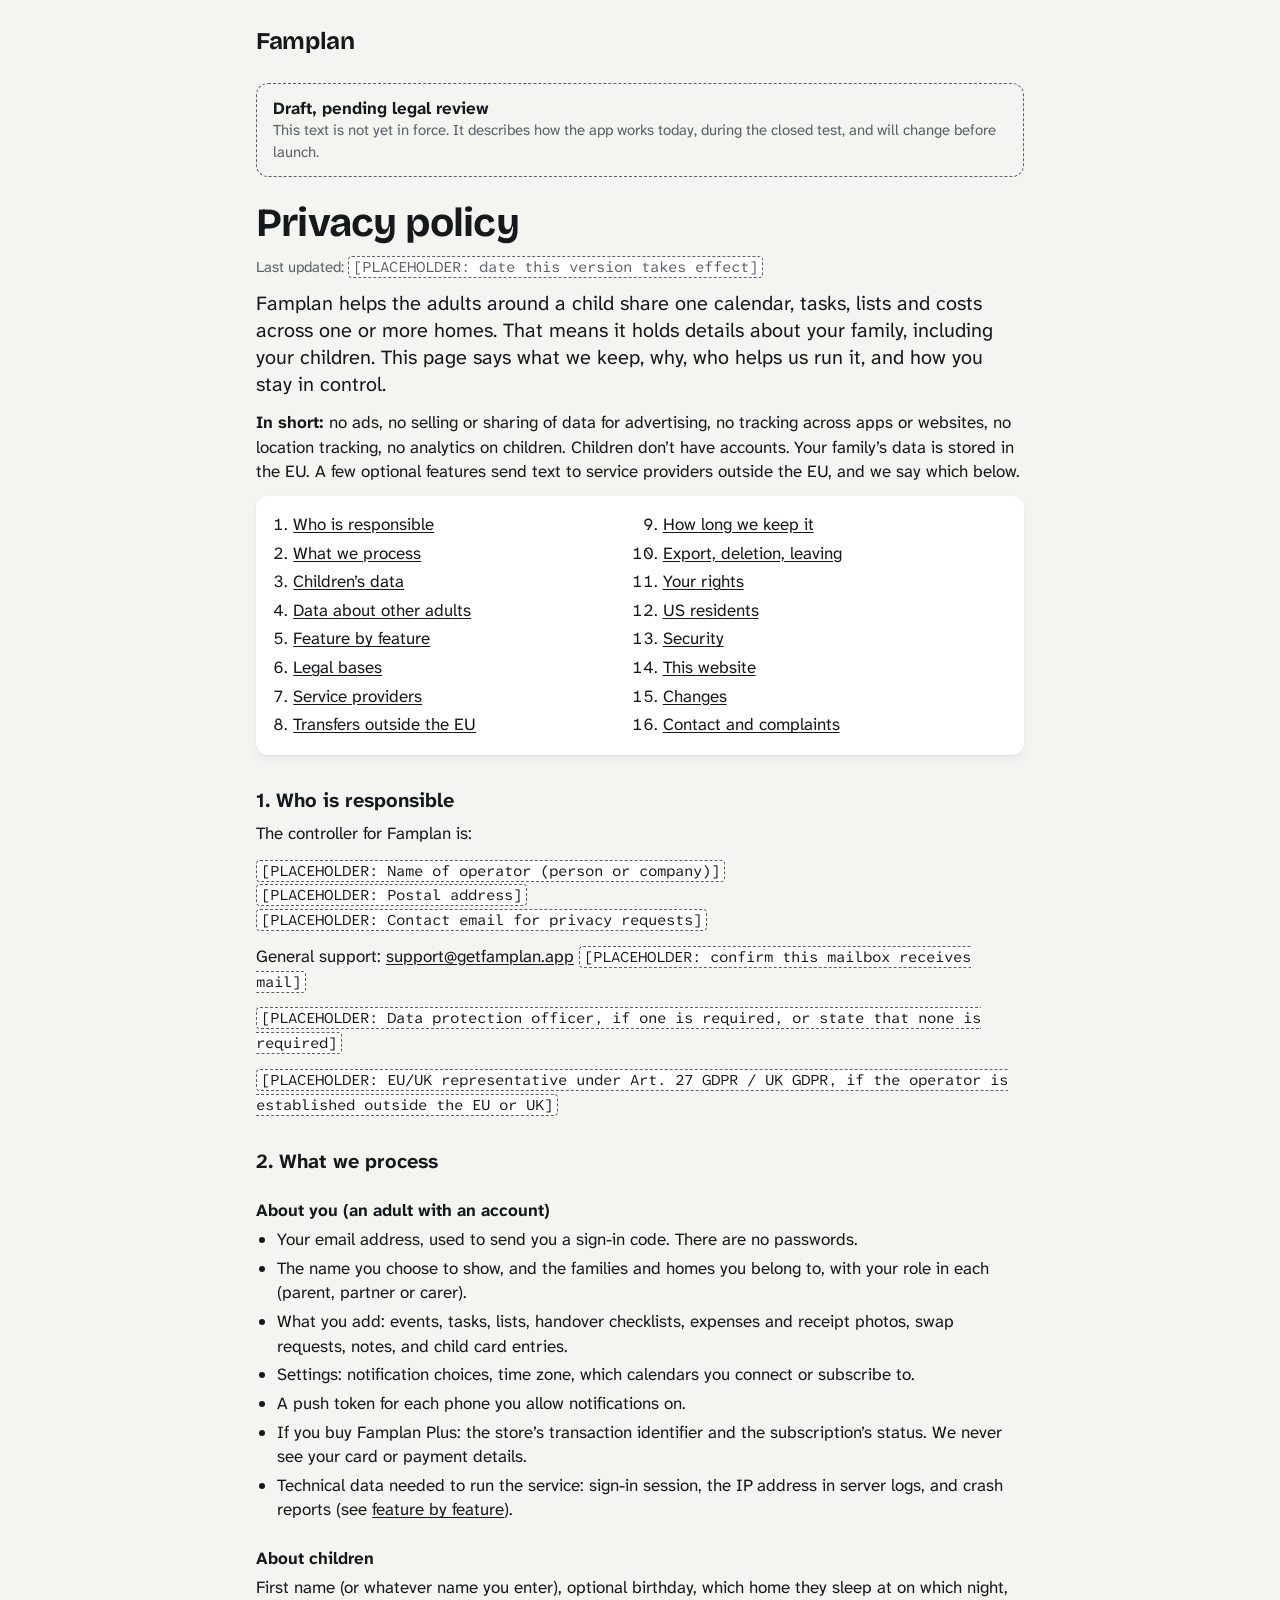
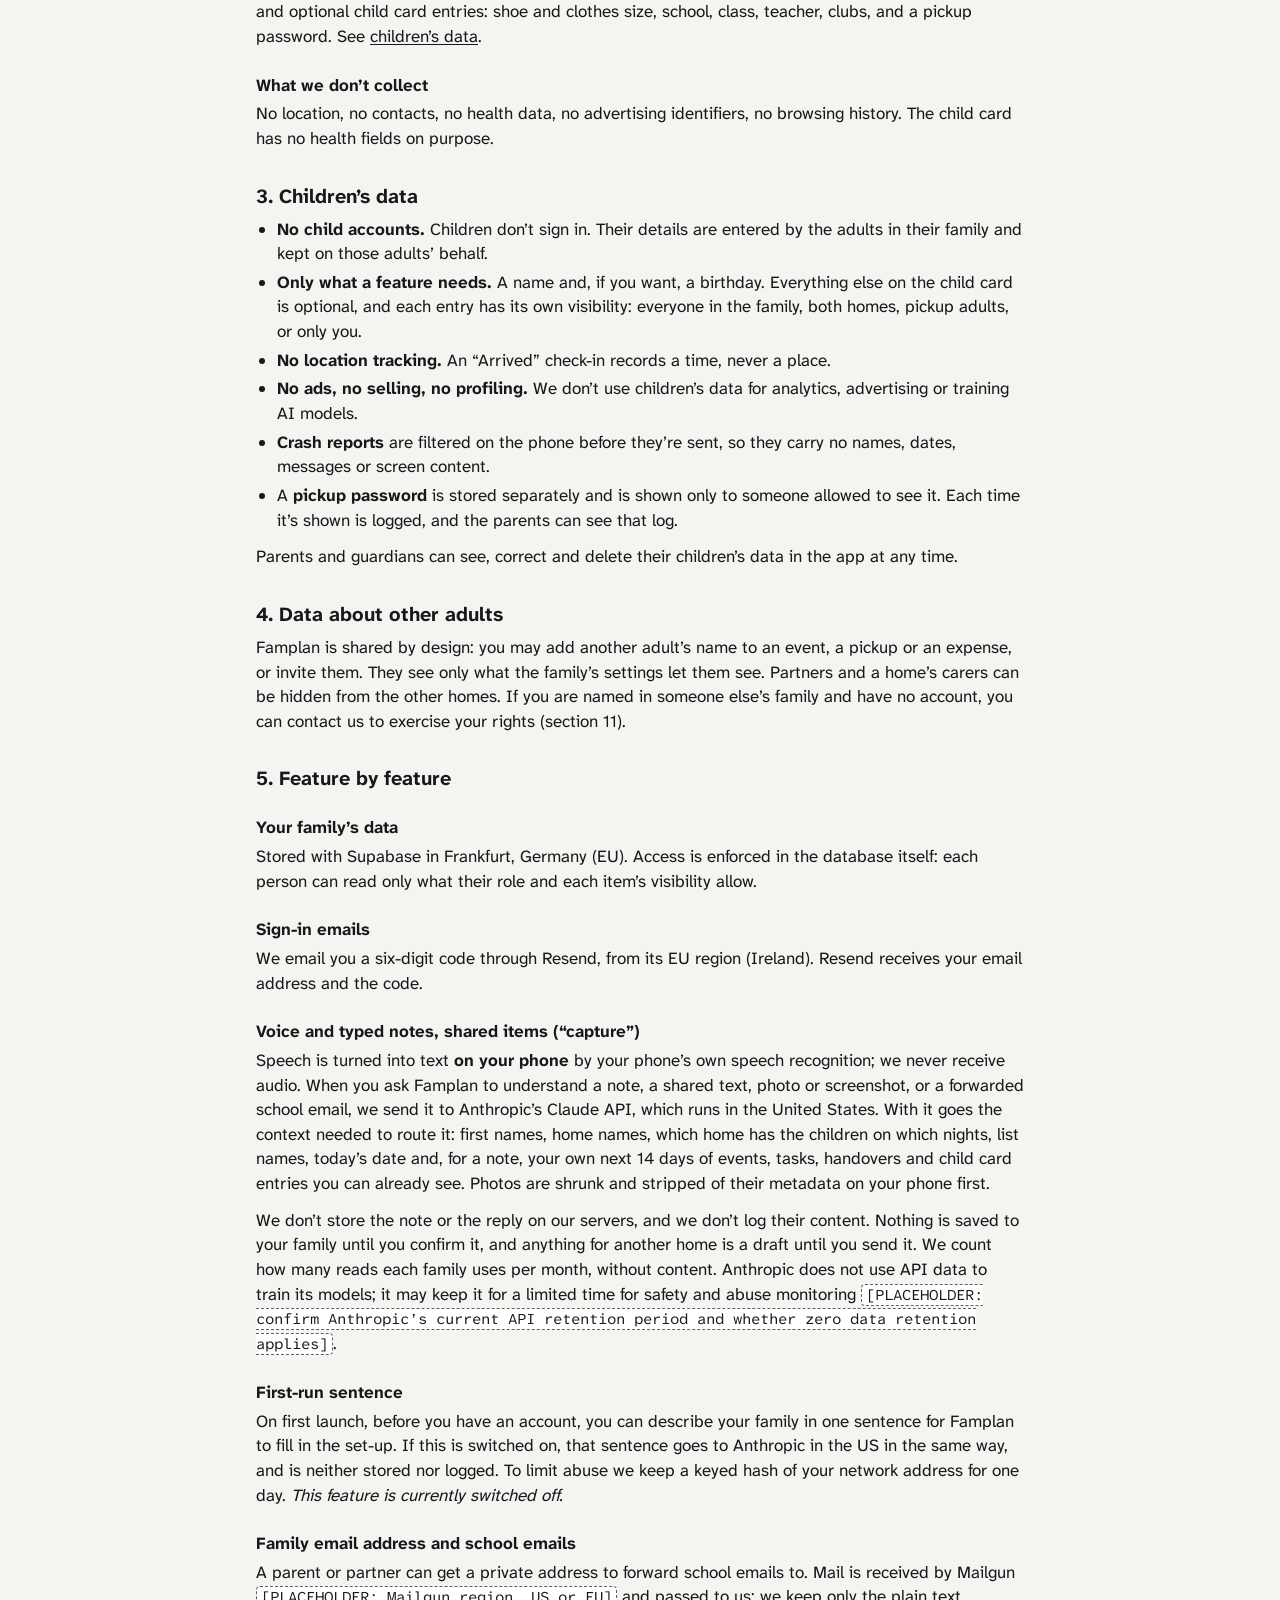
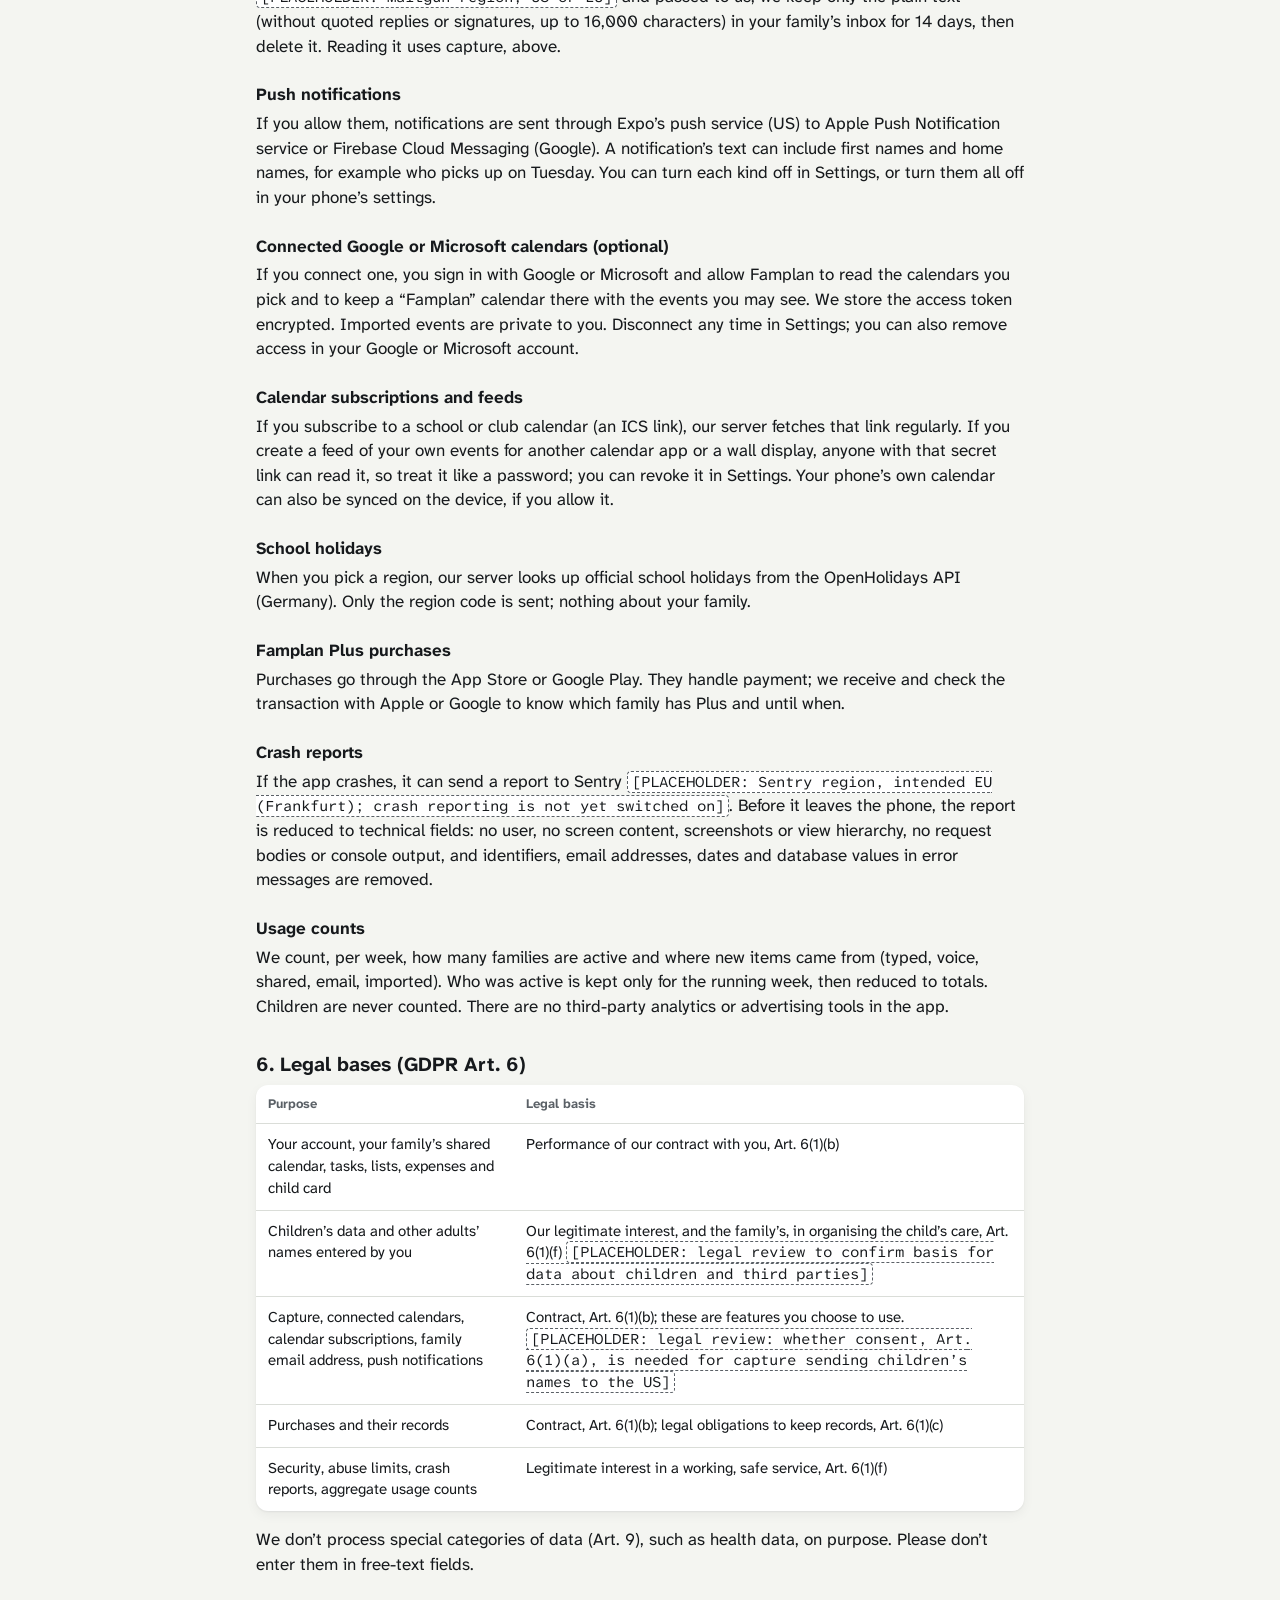
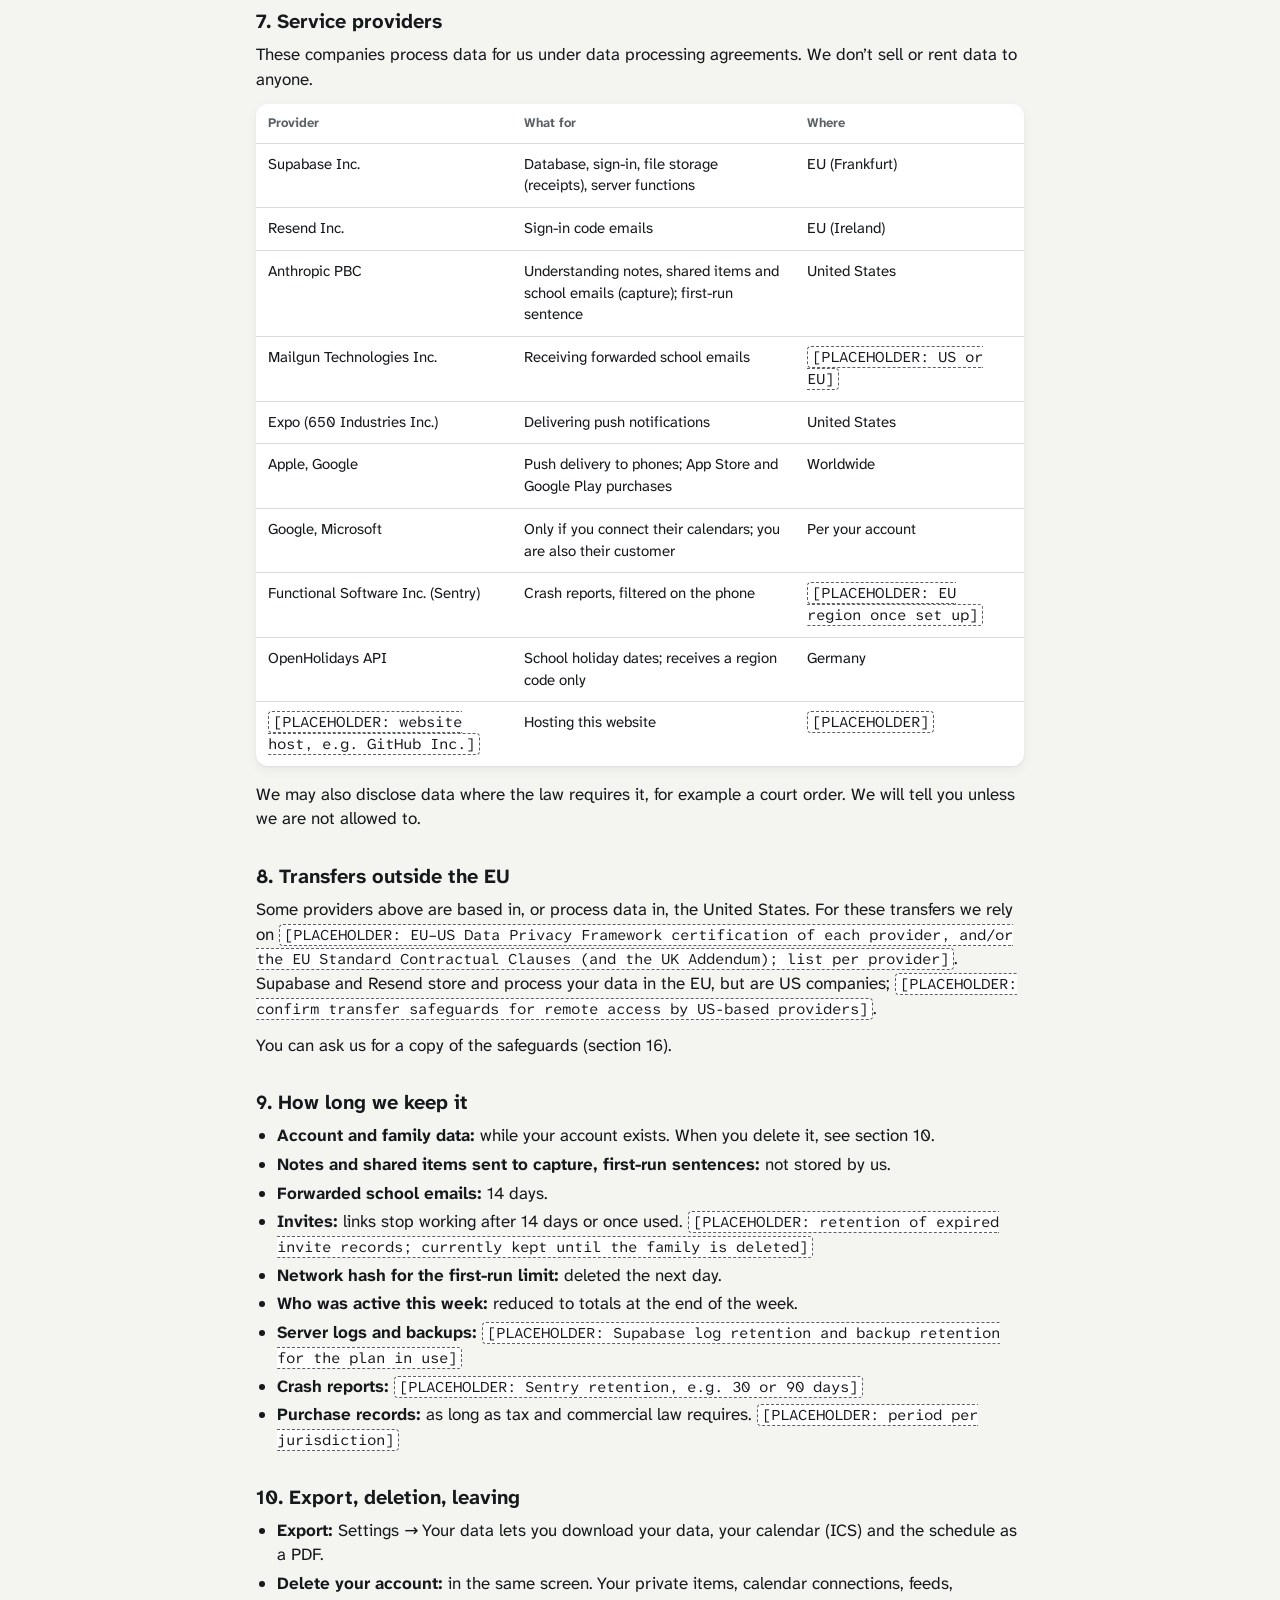
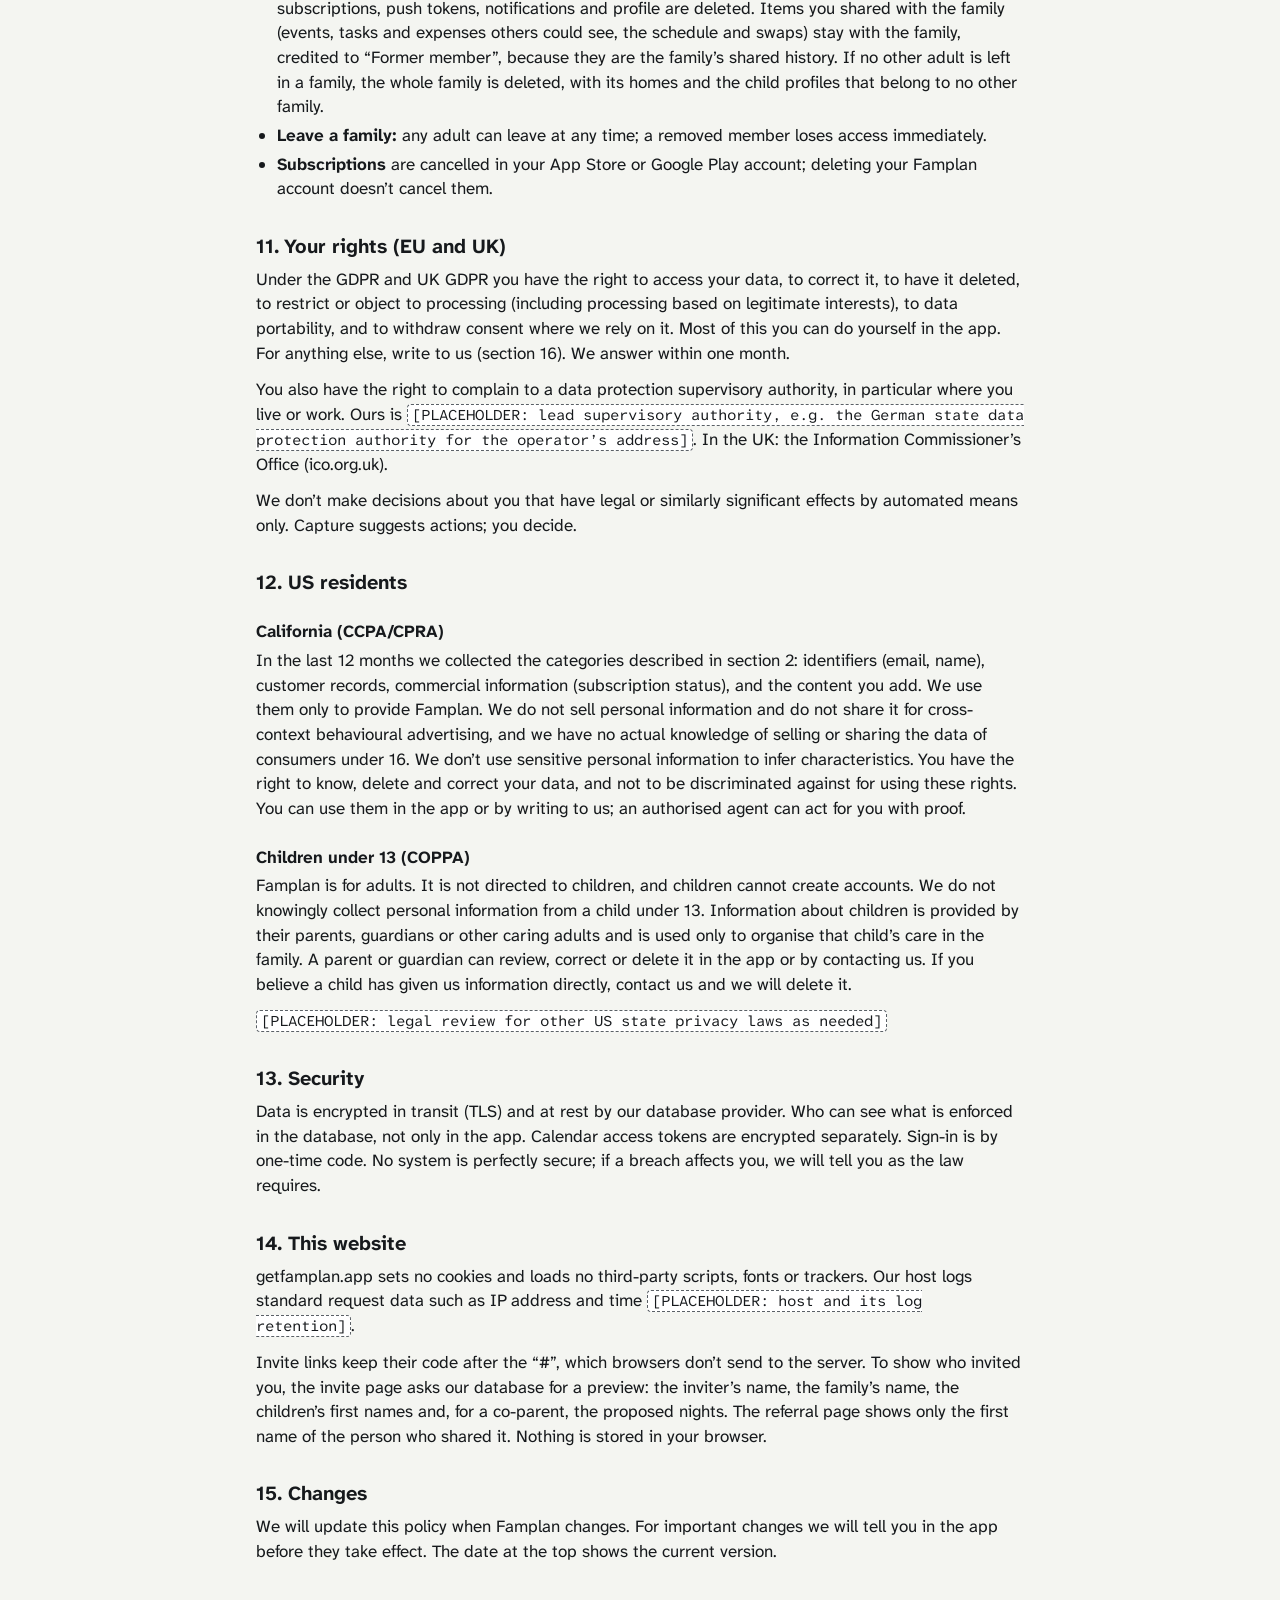
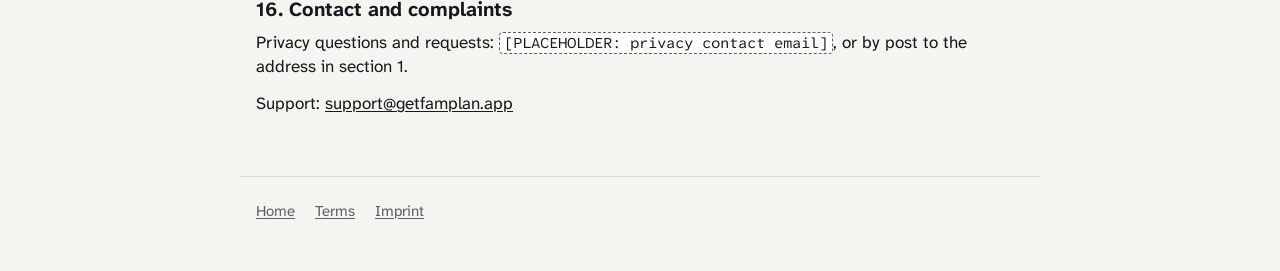
==== privacy/index.html @ 858df6db "Famplan website: invite and referral pages, draft legal pages Co-Authored-By: Claude Opus 5.5 <norep" ====
<!doctype html>
<html lang="en">
<head>
  <meta charset="utf-8">
  <meta name="viewport" content="width=device-width, initial-scale=1">
  <meta http-equiv="Content-Security-Policy" content="default-src 'none'; style-src 'self'; font-src 'self'; img-src 'self'; base-uri 'none'; form-action 'none'">
  <meta name="referrer" content="no-referrer">
  <meta name="robots" content="noindex">
  <title>Privacy policy (draft)</title>
  <meta name="color-scheme" content="light dark">
  <link rel="icon" href="/favicon.svg" type="image/svg+xml">
  <link rel="stylesheet" href="/style.css">
</head>
<body>
  <header class="site-header">
    <a class="wordmark" href="/">Famplan</a>
  </header>

  <main class="legal">
    <p class="draft" role="note">Draft, pending legal review
      <span>This text is not yet in force. It describes how the app works today, during the closed test, and will change before launch.</span>
    </p>

    <h1>Privacy policy</h1>
    <p class="secondary">Last updated: <span class="placeholder">[PLACEHOLDER: date this version takes effect]</span></p>

    <p class="lead">Famplan helps the adults around a child share one calendar, tasks, lists and costs across one or more homes. That means it holds details about your family, including your children. This page says what we keep, why, who helps us run it, and how you stay in control.</p>

    <p><strong>In short:</strong> no ads, no selling or sharing of data for advertising, no tracking across apps or websites, no location tracking, no analytics on children. Children don’t have accounts. Your family’s data is stored in the EU. A few optional features send text to service providers outside the EU, and we say which below.</p>

    <nav class="toc group" aria-label="Contents">
      <ol>
        <li><a href="#controller">Who is responsible</a></li>
        <li><a href="#data">What we process</a></li>
        <li><a href="#children">Children’s data</a></li>
        <li><a href="#others">Data about other adults</a></li>
        <li><a href="#features">Feature by feature</a></li>
        <li><a href="#bases">Legal bases</a></li>
        <li><a href="#recipients">Service providers</a></li>
        <li><a href="#transfers">Transfers outside the EU</a></li>
        <li><a href="#retention">How long we keep it</a></li>
        <li><a href="#control">Export, deletion, leaving</a></li>
        <li><a href="#rights">Your rights</a></li>
        <li><a href="#us">US residents</a></li>
        <li><a href="#security">Security</a></li>
        <li><a href="#website">This website</a></li>
        <li><a href="#changes">Changes</a></li>
        <li><a href="#contact">Contact and complaints</a></li>
      </ol>
    </nav>

    <section id="controller">
      <h2>1. Who is responsible</h2>
      <p>The controller for Famplan is:</p>
      <p><span class="placeholder">[PLACEHOLDER: Name of operator (person or company)]</span><br>
        <span class="placeholder">[PLACEHOLDER: Postal address]</span><br>
        <span class="placeholder">[PLACEHOLDER: Contact email for privacy requests]</span></p>
      <p>General support: <a href="mailto:support@getfamplan.app">support@getfamplan.app</a> <span class="placeholder">[PLACEHOLDER: confirm this mailbox receives mail]</span></p>
      <p><span class="placeholder">[PLACEHOLDER: Data protection officer, if one is required, or state that none is required]</span></p>
      <p><span class="placeholder">[PLACEHOLDER: EU/UK representative under Art. 27 GDPR / UK GDPR, if the operator is established outside the EU or UK]</span></p>
    </section>

    <section id="data">
      <h2>2. What we process</h2>
      <h3>About you (an adult with an account)</h3>
      <ul>
        <li>Your email address, used to send you a sign-in code. There are no passwords.</li>
        <li>The name you choose to show, and the families and homes you belong to, with your role in each (parent, partner or carer).</li>
        <li>What you add: events, tasks, lists, handover checklists, expenses and receipt photos, swap requests, notes, and child card entries.</li>
        <li>Settings: notification choices, time zone, which calendars you connect or subscribe to.</li>
        <li>A push token for each phone you allow notifications on.</li>
        <li>If you buy Famplan Plus: the store’s transaction identifier and the subscription’s status. We never see your card or payment details.</li>
        <li>Technical data needed to run the service: sign-in session, the IP address in server logs, and crash reports (see <a href="#features">feature by feature</a>).</li>
      </ul>
      <h3>About children</h3>
      <p>First name (or whatever name you enter), optional birthday, which home they sleep at on which night, and optional child card entries: shoe and clothes size, school, class, teacher, clubs, and a pickup password. See <a href="#children">children’s data</a>.</p>
      <h3>What we don’t collect</h3>
      <p>No location, no contacts, no health data, no advertising identifiers, no browsing history. The child card has no health fields on purpose.</p>
    </section>

    <section id="children">
      <h2>3. Children’s data</h2>
      <ul>
        <li><strong>No child accounts.</strong> Children don’t sign in. Their details are entered by the adults in their family and kept on those adults’ behalf.</li>
        <li><strong>Only what a feature needs.</strong> A name and, if you want, a birthday. Everything else on the child card is optional, and each entry has its own visibility: everyone in the family, both homes, pickup adults, or only you.</li>
        <li><strong>No location tracking.</strong> An “Arrived” check-in records a time, never a place.</li>
        <li><strong>No ads, no selling, no profiling.</strong> We don’t use children’s data for analytics, advertising or training AI models.</li>
        <li><strong>Crash reports</strong> are filtered on the phone before they’re sent, so they carry no names, dates, messages or screen content.</li>
        <li>A <strong>pickup password</strong> is stored separately and is shown only to someone allowed to see it. Each time it’s shown is logged, and the parents can see that log.</li>
      </ul>
      <p>Parents and guardians can see, correct and delete their children’s data in the app at any time.</p>
    </section>

    <section id="others">
      <h2>4. Data about other adults</h2>
      <p>Famplan is shared by design: you may add another adult’s name to an event, a pickup or an expense, or invite them. They see only what the family’s settings let them see. Partners and a home’s carers can be hidden from the other homes. If you are named in someone else’s family and have no account, you can contact us to exercise your rights (section 11).</p>
    </section>

    <section id="features">
      <h2>5. Feature by feature</h2>

      <h3>Your family’s data</h3>
      <p>Stored with Supabase in Frankfurt, Germany (EU). Access is enforced in the database itself: each person can read only what their role and each item’s visibility allow.</p>

      <h3>Sign-in emails</h3>
      <p>We email you a six-digit code through Resend, from its EU region (Ireland). Resend receives your email address and the code.</p>

      <h3>Voice and typed notes, shared items (“capture”)</h3>
      <p>Speech is turned into text <strong>on your phone</strong> by your phone’s own speech recognition; we never receive audio. When you ask Famplan to understand a note, a shared text, photo or screenshot, or a forwarded school email, we send it to Anthropic’s Claude API, which runs in the United States. With it goes the context needed to route it: first names, home names, which home has the children on which nights, list names, today’s date and, for a note, your own next 14 days of events, tasks, handovers and child card entries you can already see. Photos are shrunk and stripped of their metadata on your phone first.</p>
      <p>We don’t store the note or the reply on our servers, and we don’t log their content. Nothing is saved to your family until you confirm it, and anything for another home is a draft until you send it. We count how many reads each family uses per month, without content. Anthropic does not use API data to train its models; it may keep it for a limited time for safety and abuse monitoring <span class="placeholder">[PLACEHOLDER: confirm Anthropic’s current API retention period and whether zero data retention applies]</span>.</p>

      <h3>First-run sentence</h3>
      <p>On first launch, before you have an account, you can describe your family in one sentence for Famplan to fill in the set-up. If this is switched on, that sentence goes to Anthropic in the US in the same way, and is neither stored nor logged. To limit abuse we keep a keyed hash of your network address for one day. <em>This feature is currently switched off.</em></p>

      <h3>Family email address and school emails</h3>
      <p>A parent or partner can get a private address to forward school emails to. Mail is received by Mailgun <span class="placeholder">[PLACEHOLDER: Mailgun region, US or EU]</span> and passed to us; we keep only the plain text (without quoted replies or signatures, up to 16,000 characters) in your family’s inbox for 14 days, then delete it. Reading it uses capture, above.</p>

      <h3>Push notifications</h3>
      <p>If you allow them, notifications are sent through Expo’s push service (US) to Apple Push Notification service or Firebase Cloud Messaging (Google). A notification’s text can include first names and home names, for example who picks up on Tuesday. You can turn each kind off in Settings, or turn them all off in your phone’s settings.</p>

      <h3>Connected Google or Microsoft calendars (optional)</h3>
      <p>If you connect one, you sign in with Google or Microsoft and allow Famplan to read the calendars you pick and to keep a “Famplan” calendar there with the events you may see. We store the access token encrypted. Imported events are private to you. Disconnect any time in Settings; you can also remove access in your Google or Microsoft account.</p>

      <h3>Calendar subscriptions and feeds</h3>
      <p>If you subscribe to a school or club calendar (an ICS link), our server fetches that link regularly. If you create a feed of your own events for another calendar app or a wall display, anyone with that secret link can read it, so treat it like a password; you can revoke it in Settings. Your phone’s own calendar can also be synced on the device, if you allow it.</p>

      <h3>School holidays</h3>
      <p>When you pick a region, our server looks up official school holidays from the OpenHolidays API (Germany). Only the region code is sent; nothing about your family.</p>

      <h3>Famplan Plus purchases</h3>
      <p>Purchases go through the App Store or Google Play. They handle payment; we receive and check the transaction with Apple or Google to know which family has Plus and until when.</p>

      <h3>Crash reports</h3>
      <p>If the app crashes, it can send a report to Sentry <span class="placeholder">[PLACEHOLDER: Sentry region, intended EU (Frankfurt); crash reporting is not yet switched on]</span>. Before it leaves the phone, the report is reduced to technical fields: no user, no screen content, screenshots or view hierarchy, no request bodies or console output, and identifiers, email addresses, dates and database values in error messages are removed.</p>

      <h3>Usage counts</h3>
      <p>We count, per week, how many families are active and where new items came from (typed, voice, shared, email, imported). Who was active is kept only for the running week, then reduced to totals. Children are never counted. There are no third-party analytics or advertising tools in the app.</p>
    </section>

    <section id="bases">
      <h2>6. Legal bases (GDPR Art. 6)</h2>
      <div class="table-wrap">
        <table>
          <thead><tr><th scope="col">Purpose</th><th scope="col">Legal basis</th></tr></thead>
          <tbody>
            <tr><td>Your account, your family’s shared calendar, tasks, lists, expenses and child card</td><td>Performance of our contract with you, Art. 6(1)(b)</td></tr>
            <tr><td>Children’s data and other adults’ names entered by you</td><td>Our legitimate interest, and the family’s, in organising the child’s care, Art. 6(1)(f) <span class="placeholder">[PLACEHOLDER: legal review to confirm basis for data about children and third parties]</span></td></tr>
            <tr><td>Capture, connected calendars, calendar subscriptions, family email address, push notifications</td><td>Contract, Art. 6(1)(b); these are features you choose to use. <span class="placeholder">[PLACEHOLDER: legal review: whether consent, Art. 6(1)(a), is needed for capture sending children’s names to the US]</span></td></tr>
            <tr><td>Purchases and their records</td><td>Contract, Art. 6(1)(b); legal obligations to keep records, Art. 6(1)(c)</td></tr>
            <tr><td>Security, abuse limits, crash reports, aggregate usage counts</td><td>Legitimate interest in a working, safe service, Art. 6(1)(f)</td></tr>
          </tbody>
        </table>
      </div>
      <p>We don’t process special categories of data (Art. 9), such as health data, on purpose. Please don’t enter them in free-text fields.</p>
    </section>

    <section id="recipients">
      <h2>7. Service providers</h2>
      <p>These companies process data for us under data processing agreements. We don’t sell or rent data to anyone.</p>
      <div class="table-wrap">
        <table>
          <thead><tr><th scope="col">Provider</th><th scope="col">What for</th><th scope="col">Where</th></tr></thead>
          <tbody>
            <tr><td>Supabase Inc.</td><td>Database, sign-in, file storage (receipts), server functions</td><td>EU (Frankfurt)</td></tr>
            <tr><td>Resend Inc.</td><td>Sign-in code emails</td><td>EU (Ireland)</td></tr>
            <tr><td>Anthropic PBC</td><td>Understanding notes, shared items and school emails (capture); first-run sentence</td><td>United States</td></tr>
            <tr><td>Mailgun Technologies Inc.</td><td>Receiving forwarded school emails</td><td><span class="placeholder">[PLACEHOLDER: US or EU]</span></td></tr>
            <tr><td>Expo (650 Industries Inc.)</td><td>Delivering push notifications</td><td>United States</td></tr>
            <tr><td>Apple, Google</td><td>Push delivery to phones; App Store and Google Play purchases</td><td>Worldwide</td></tr>
            <tr><td>Google, Microsoft</td><td>Only if you connect their calendars; you are also their customer</td><td>Per your account</td></tr>
            <tr><td>Functional Software Inc. (Sentry)</td><td>Crash reports, filtered on the phone</td><td><span class="placeholder">[PLACEHOLDER: EU region once set up]</span></td></tr>
            <tr><td>OpenHolidays API</td><td>School holiday dates; receives a region code only</td><td>Germany</td></tr>
            <tr><td><span class="placeholder">[PLACEHOLDER: website host, e.g. GitHub Inc.]</span></td><td>Hosting this website</td><td><span class="placeholder">[PLACEHOLDER]</span></td></tr>
          </tbody>
        </table>
      </div>
      <p>We may also disclose data where the law requires it, for example a court order. We will tell you unless we are not allowed to.</p>
    </section>

    <section id="transfers">
      <h2>8. Transfers outside the EU</h2>
      <p>Some providers above are based in, or process data in, the United States. For these transfers we rely on <span class="placeholder">[PLACEHOLDER: EU–US Data Privacy Framework certification of each provider, and/or the EU Standard Contractual Clauses (and the UK Addendum); list per provider]</span>. Supabase and Resend store and process your data in the EU, but are US companies; <span class="placeholder">[PLACEHOLDER: confirm transfer safeguards for remote access by US-based providers]</span>.</p>
      <p>You can ask us for a copy of the safeguards (section 16).</p>
    </section>

    <section id="retention">
      <h2>9. How long we keep it</h2>
      <ul>
        <li><strong>Account and family data:</strong> while your account exists. When you delete it, see section 10.</li>
        <li><strong>Notes and shared items sent to capture, first-run sentences:</strong> not stored by us.</li>
        <li><strong>Forwarded school emails:</strong> 14 days.</li>
        <li><strong>Invites:</strong> links stop working after 14 days or once used. <span class="placeholder">[PLACEHOLDER: retention of expired invite records; currently kept until the family is deleted]</span></li>
        <li><strong>Network hash for the first-run limit:</strong> deleted the next day.</li>
        <li><strong>Who was active this week:</strong> reduced to totals at the end of the week.</li>
        <li><strong>Server logs and backups:</strong> <span class="placeholder">[PLACEHOLDER: Supabase log retention and backup retention for the plan in use]</span></li>
        <li><strong>Crash reports:</strong> <span class="placeholder">[PLACEHOLDER: Sentry retention, e.g. 30 or 90 days]</span></li>
        <li><strong>Purchase records:</strong> as long as tax and commercial law requires. <span class="placeholder">[PLACEHOLDER: period per jurisdiction]</span></li>
      </ul>
    </section>

    <section id="control">
      <h2>10. Export, deletion, leaving</h2>
      <ul>
        <li><strong>Export:</strong> Settings → Your data lets you download your data, your calendar (ICS) and the schedule as a PDF.</li>
        <li><strong>Delete your account:</strong> in the same screen. Your private items, calendar connections, feeds, subscriptions, push tokens, notifications and profile are deleted. Items you shared with the family (events, tasks and expenses others could see, the schedule and swaps) stay with the family, credited to “Former member”, because they are the family’s shared history. If no other adult is left in a family, the whole family is deleted, with its homes and the child profiles that belong to no other family.</li>
        <li><strong>Leave a family:</strong> any adult can leave at any time; a removed member loses access immediately.</li>
        <li><strong>Subscriptions</strong> are cancelled in your App Store or Google Play account; deleting your Famplan account doesn’t cancel them.</li>
      </ul>
    </section>

    <section id="rights">
      <h2>11. Your rights (EU and UK)</h2>
      <p>Under the GDPR and UK GDPR you have the right to access your data, to correct it, to have it deleted, to restrict or object to processing (including processing based on legitimate interests), to data portability, and to withdraw consent where we rely on it. Most of this you can do yourself in the app. For anything else, write to us (section 16). We answer within one month.</p>
      <p>You also have the right to complain to a data protection supervisory authority, in particular where you live or work. Ours is <span class="placeholder">[PLACEHOLDER: lead supervisory authority, e.g. the German state data protection authority for the operator’s address]</span>. In the UK: the Information Commissioner’s Office (ico.org.uk).</p>
      <p>We don’t make decisions about you that have legal or similarly significant effects by automated means only. Capture suggests actions; you decide.</p>
    </section>

    <section id="us">
      <h2>12. US residents</h2>
      <h3>California (CCPA/CPRA)</h3>
      <p>In the last 12 months we collected the categories described in section 2: identifiers (email, name), customer records, commercial information (subscription status), and the content you add. We use them only to provide Famplan. We do not sell personal information and do not share it for cross-context behavioural advertising, and we have no actual knowledge of selling or sharing the data of consumers under 16. We don’t use sensitive personal information to infer characteristics. You have the right to know, delete and correct your data, and not to be discriminated against for using these rights. You can use them in the app or by writing to us; an authorised agent can act for you with proof.</p>
      <h3>Children under 13 (COPPA)</h3>
      <p>Famplan is for adults. It is not directed to children, and children cannot create accounts. We do not knowingly collect personal information from a child under 13. Information about children is provided by their parents, guardians or other caring adults and is used only to organise that child’s care in the family. A parent or guardian can review, correct or delete it in the app or by contacting us. If you believe a child has given us information directly, contact us and we will delete it.</p>
      <p><span class="placeholder">[PLACEHOLDER: legal review for other US state privacy laws as needed]</span></p>
    </section>

    <section id="security">
      <h2>13. Security</h2>
      <p>Data is encrypted in transit (TLS) and at rest by our database provider. Who can see what is enforced in the database, not only in the app. Calendar access tokens are encrypted separately. Sign-in is by one-time code. No system is perfectly secure; if a breach affects you, we will tell you as the law requires.</p>
    </section>

    <section id="website">
      <h2>14. This website</h2>
      <p>getfamplan.app sets no cookies and loads no third-party scripts, fonts or trackers. Our host logs standard request data such as IP address and time <span class="placeholder">[PLACEHOLDER: host and its log retention]</span>.</p>
      <p>Invite links keep their code after the “#”, which browsers don’t send to the server. To show who invited you, the invite page asks our database for a preview: the inviter’s name, the family’s name, the children’s first names and, for a co-parent, the proposed nights. The referral page shows only the first name of the person who shared it. Nothing is stored in your browser.</p>
    </section>

    <section id="changes">
      <h2>15. Changes</h2>
      <p>We will update this policy when Famplan changes. For important changes we will tell you in the app before they take effect. The date at the top shows the current version.</p>
    </section>

    <section id="contact">
      <h2>16. Contact and complaints</h2>
      <p>Privacy questions and requests: <span class="placeholder">[PLACEHOLDER: privacy contact email]</span>, or by post to the address in section 1.</p>
      <p>Support: <a href="mailto:support@getfamplan.app">support@getfamplan.app</a></p>
    </section>
  </main>

  <footer class="site-footer">
    <nav aria-label="Legal">
      <a href="/">Home</a>
      <a href="/terms/">Terms</a>
      <a href="/imprint/">Imprint</a>
    </nav>
  </footer>
</body>
</html>
---- style.css ----
/* Famplan public pages. Tokens from DESIGN.md: ink on paper, no brand hue;
   the only colour belongs to a family's homes. Fonts are self-hosted (OFL 1.1). */

@font-face {
  font-family: 'Atkinson Hyperlegible Next';
  src: url('/fonts/AtkinsonHyperlegibleNext_400Regular.ttf') format('truetype');
  font-weight: 400;
  font-display: swap;
}
@font-face {
  font-family: 'Atkinson Hyperlegible Next';
  src: url('/fonts/AtkinsonHyperlegibleNext_700Bold.ttf') format('truetype');
  font-weight: 700;
  font-display: swap;
}
@font-face {
  font-family: 'Atkinson Hyperlegible Mono';
  src: url('/fonts/AtkinsonHyperlegibleMono_400Regular.ttf') format('truetype');
  font-weight: 400;
  font-display: swap;
}
@font-face {
  font-family: 'Bricolage Grotesque';
  src: url('/fonts/BricolageGrotesque_700Bold.ttf') format('truetype');
  font-weight: 700;
  font-display: swap;
}

:root {
  color-scheme: light dark;
  --ink: #16191c;
  --on-ink: #f4f5f1;
  --paper: #f4f5f1;
  --surface: #ffffff;
  --text: #16191c;
  --muted: #5a6066;
  --line: #daddd8;
  --error: #b3261e;
  --warning: #8a5a00;
  --shadow-1: 0 1px 2px rgba(22, 25, 28, 0.06), 0 4px 12px rgba(22, 25, 28, 0.05);
  --shadow-2: 0 2px 4px rgba(22, 25, 28, 0.06), 0 12px 28px rgba(22, 25, 28, 0.1);
  --raised: #ffffff;
  --body: 'Atkinson Hyperlegible Next', system-ui, -apple-system, 'Segoe UI', Roboto, sans-serif;
  --display: 'Bricolage Grotesque', var(--body);
  --mono: 'Atkinson Hyperlegible Mono', ui-monospace, 'SF Mono', Menlo, monospace;
}

@media (prefers-color-scheme: dark) {
  :root {
    --ink: #eef0ec;
    --on-ink: #121416;
    --paper: #121416;
    --surface: #1c1f22;
    --raised: #25292d;
    --text: #eef0ec;
    --muted: #a3a9ae;
    --line: #2e3236;
    --error: #ff8a7f;
    --warning: #e8b45c;
    --shadow-1: none;
    --shadow-2: none;
  }
}

*,
*::before,
*::after {
  box-sizing: border-box;
}

html {
  -webkit-text-size-adjust: 100%;
}

body {
  margin: 0;
  background: var(--paper);
  color: var(--text);
  font-family: var(--body);
  font-size: 1.0625rem; /* 17 */
  line-height: 1.45;
}

main,
.site-header,
.site-footer {
  max-width: 800px;
  margin: 0 auto;
  padding: 0 16px;
}

main {
  padding-bottom: 48px;
}

.site-header {
  padding-top: 24px;
  padding-bottom: 8px;
}

.wordmark {
  font-family: var(--display);
  font-weight: 700;
  font-size: 1.5rem; /* 24, the Bricolage floor */
  letter-spacing: -0.015em;
  color: var(--ink);
  text-decoration: none;
}

h1 {
  font-family: var(--display);
  font-weight: 700;
  font-size: 2rem; /* 32 */
  line-height: 1.1;
  letter-spacing: -0.02em;
  margin: 24px 0 12px;
}

h2 {
  font-size: 1.25rem; /* 20 heading, Atkinson */
  line-height: 1.3;
  margin: 32px 0 8px;
}

h3 {
  font-size: 1.0625rem;
  margin: 24px 0 4px;
}

p,
ul,
ol {
  margin: 0 0 12px;
}

ul,
ol {
  padding-inline-start: 1.25em;
}

li + li {
  margin-top: 4px;
}

a {
  color: var(--ink);
  text-decoration: underline;
  text-underline-offset: 2px;
}

a:focus-visible,
button:focus-visible {
  outline: 3px solid var(--ink);
  outline-offset: 3px;
}

.lead {
  font-size: 1.25rem;
  line-height: 1.35;
}

.muted,
.secondary {
  color: var(--muted);
}

.secondary {
  font-size: 0.9375rem; /* 15 */
  line-height: 1.4;
}

.label {
  font-size: 0.8125rem; /* 13 */
  font-weight: 700;
  line-height: 1.3;
  color: var(--muted);
  margin: 24px 0 8px;
}

.mono {
  font-family: var(--mono);
  font-variant-numeric: tabular-nums;
}

/* Groups: white, radius 12, level 1. */
.group {
  background: var(--surface);
  border-radius: 12px;
  box-shadow: var(--shadow-1);
  padding: 16px;
  margin: 0 0 24px;
}

.group > :first-child {
  margin-top: 0;
}

.group > :last-child {
  margin-bottom: 0;
}

.raised {
  background: var(--raised);
  box-shadow: var(--shadow-2);
}

/* Buttons: ink primary, secondary on surface. Min 48 high. */
.button {
  display: inline-flex;
  align-items: center;
  justify-content: center;
  min-height: 48px;
  padding: 12px 20px;
  border-radius: 6px;
  font: inherit;
  font-weight: 700;
  text-decoration: none;
  cursor: pointer;
  border: 0;
}

.button:active {
  opacity: 0.85;
}

.button-primary {
  background: var(--ink);
  color: var(--on-ink);
  box-shadow: var(--shadow-1);
}

.button-secondary {
  background: var(--surface);
  color: var(--ink);
  border: 1.5px solid var(--line);
}

.button-block {
  display: flex;
  width: 100%;
}

.actions {
  margin: 24px 0;
}

/* Messages: icon and words, never colour alone. */
.message {
  display: flex;
  gap: 12px;
  align-items: flex-start;
  border: 1.5px solid var(--line);
  border-radius: 12px;
  padding: 16px;
  margin: 0 0 24px;
  background: var(--surface);
}

.message svg {
  flex: none;
  width: 24px;
  height: 24px;
  margin-top: 1px;
}

.message-error svg {
  color: var(--error);
}

.message-warning svg {
  color: var(--warning);
}

.message p:last-child {
  margin-bottom: 0;
}

/* Draft banner on legal pages. */
.draft {
  border: 1.5px dashed var(--muted);
  border-radius: 12px;
  padding: 12px 16px;
  margin: 16px 0 8px;
  font-weight: 700;
}

.draft span {
  display: block;
  font-weight: 400;
  color: var(--muted);
  font-size: 0.9375rem;
}

.placeholder {
  font-family: var(--mono);
  font-size: 0.9375rem;
  background: var(--surface);
  border: 1px dashed var(--muted);
  border-radius: 4px;
  padding: 0 4px;
}

/* Household chip: pill, home tint behind, home ink text, a square in the band colour. */
.chips {
  display: flex;
  flex-wrap: wrap;
  gap: 8px;
  list-style: none;
  padding: 0;
  margin: 0 0 12px;
}

.chips li {
  margin: 0;
}

.chip {
  display: inline-flex;
  align-items: center;
  gap: 8px;
  min-height: 32px;
  padding: 4px 12px 4px 8px;
  border-radius: 9999px;
  background: var(--tint, var(--paper));
  color: var(--tint-ink, var(--text));
  font-weight: 700;
  font-size: 0.9375rem;
}

.chip .swatch {
  width: 16px;
  height: 16px;
  border-radius: 4px;
  background: var(--band, var(--muted));
}

.chip-plain {
  background: var(--paper);
  color: var(--text);
  border: 1.5px solid var(--line);
  padding-left: 12px;
}

@media (prefers-color-scheme: dark) {
  .chip {
    background: var(--tint-dark, var(--tint, var(--paper)));
    color: var(--tint-ink-dark, var(--tint-ink, var(--text)));
  }
  .chip .swatch {
    background: var(--band-dark, var(--band, var(--muted)));
  }
}

/* The next nights: one cell per night in the home's band colour, initial inside. */
.nights {
  display: grid;
  grid-template-columns: repeat(7, minmax(0, 1fr));
  gap: 2px;
  list-style: none;
  padding: 0;
  margin: 8px 0 4px;
}

.nights li {
  margin: 0;
  display: flex;
  flex-direction: column;
  align-items: center;
  gap: 2px;
}

.night-day {
  font-size: 0.8125rem;
  color: var(--muted);
  line-height: 1.2;
  text-align: center;
}

.night-day .mono {
  display: block;
  color: var(--text);
}

.night {
  width: 100%;
  min-height: 30px;
  border-radius: 4px;
  display: flex;
  align-items: center;
  justify-content: center;
  font-weight: 700;
  font-size: 0.8125rem;
  background: var(--band, var(--muted));
  color: var(--on-band, #fff);
}

.night.tonight {
  outline: 2px solid var(--ink);
  outline-offset: 1px;
}

@media (prefers-color-scheme: dark) {
  .night {
    background: var(--band-dark, var(--band, var(--muted)));
    color: var(--on-band-dark, var(--on-band, #fff));
  }
}

.child-schedule + .child-schedule {
  margin-top: 24px;
}

.child-schedule h3 {
  margin-top: 0;
}

/* Loading skeleton keeps the real labels. */
.skeleton {
  display: block;
  background: var(--line);
  border-radius: 6px;
  height: 1em;
  margin: 8px 0;
}

.skeleton-title {
  height: 2rem;
  width: 80%;
}

.skeleton-line {
  width: 60%;
}

[hidden] {
  display: none !important;
}

.site-footer {
  border-top: 1px solid var(--line);
  padding-top: 16px;
  padding-bottom: 32px;
  font-size: 0.9375rem;
  color: var(--muted);
}

.site-footer nav {
  display: flex;
  flex-wrap: wrap;
  gap: 4px 20px;
  margin-bottom: 8px;
}

.site-footer a {
  color: var(--muted);
  display: inline-block;
  padding: 8px 0;
}

/* Legal pages: a short table of contents and readable sections. */
.toc ol {
  columns: 2 220px;
  column-gap: 24px;
}

.legal section {
  scroll-margin-top: 16px;
}

table {
  border-collapse: collapse;
  width: 100%;
  margin: 0 0 16px;
  font-size: 0.9375rem;
}

.table-wrap {
  overflow-x: auto;
  margin: 0 0 16px;
  background: var(--surface);
  border-radius: 12px;
  box-shadow: var(--shadow-1);
}

.table-wrap table {
  margin: 0;
}

th,
td {
  text-align: start;
  vertical-align: top;
  padding: 10px 12px;
  border-bottom: 1px solid var(--line);
}

tr:last-child td {
  border-bottom: 0;
}

th {
  font-size: 0.8125rem;
  color: var(--muted);
}

@media (min-width: 640px) {
  h1 {
    font-size: 2.5rem;
  }
}

@media (prefers-reduced-motion: no-preference) {
  .skeleton {
    animation: pulse 1.2s ease-in-out infinite alternate;
  }
  @keyframes pulse {
    from {
      opacity: 1;
    }
    to {
      opacity: 0.5;
    }
  }
}
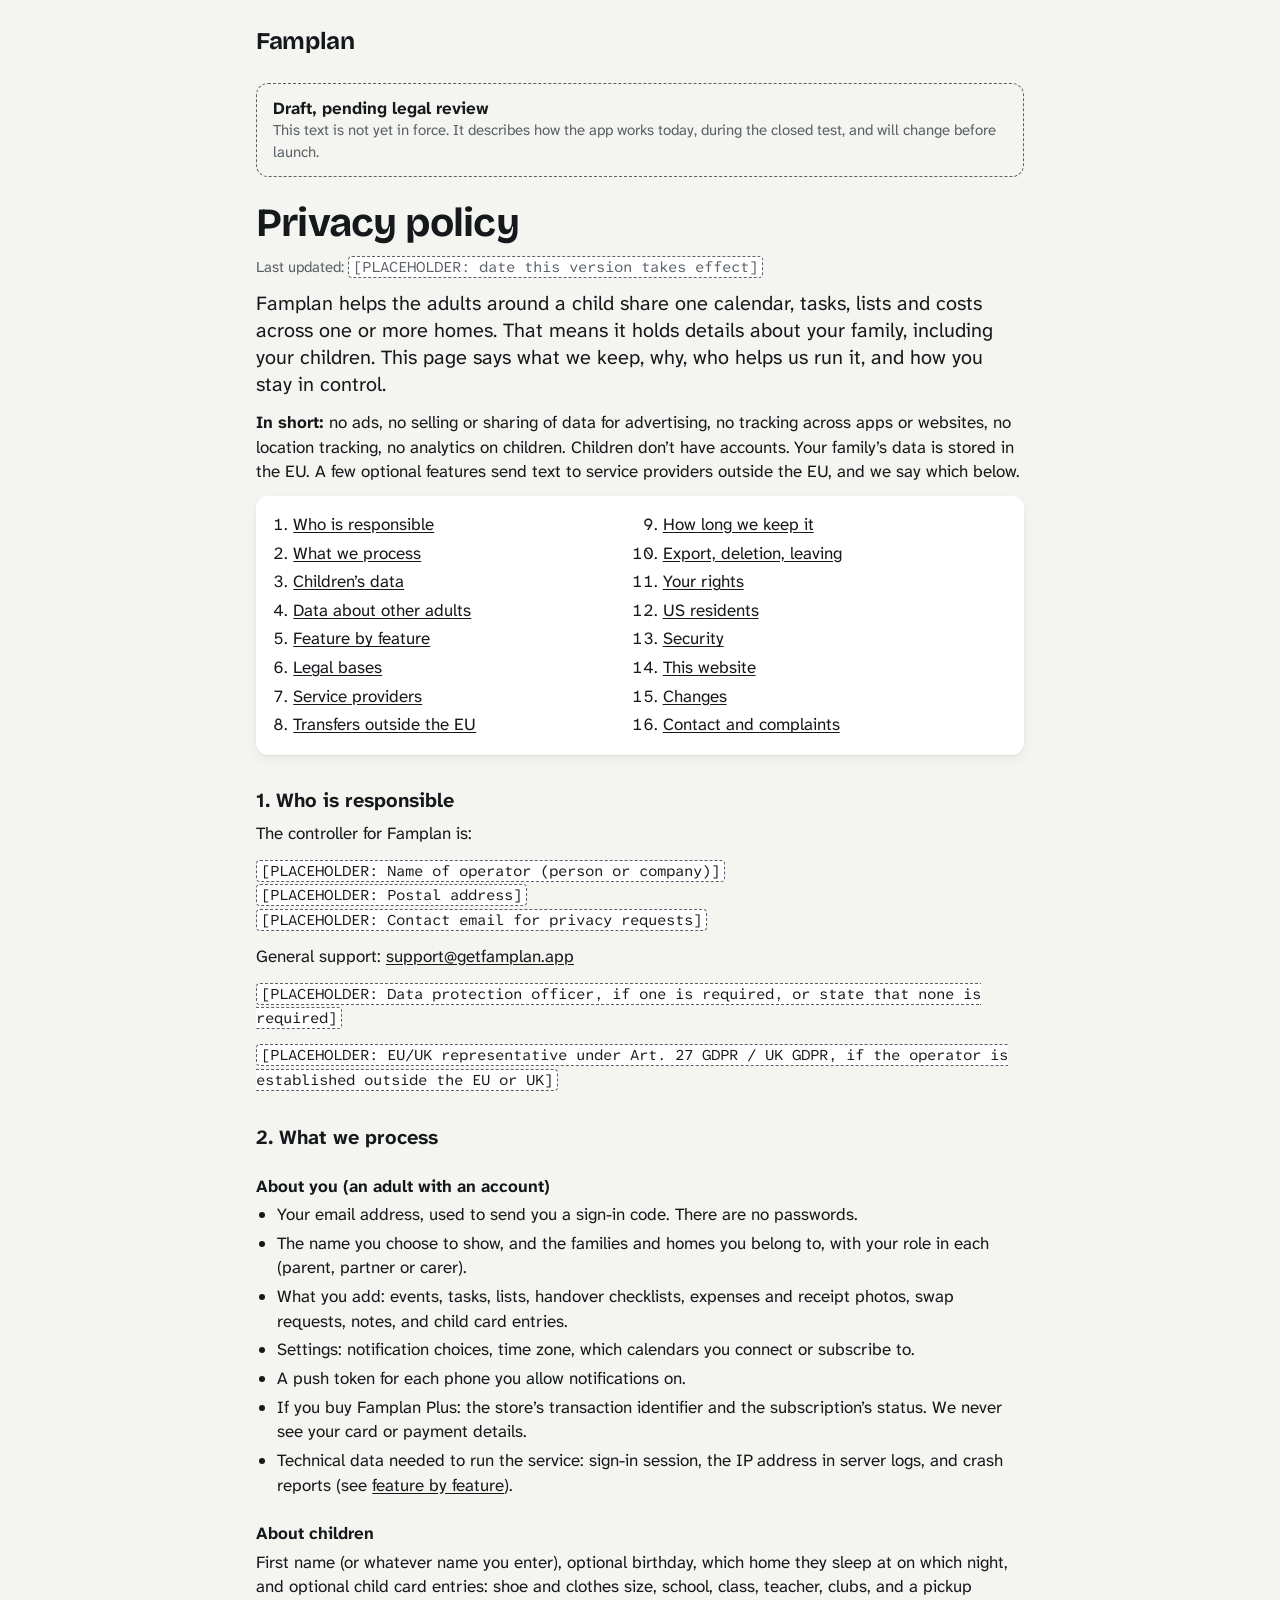
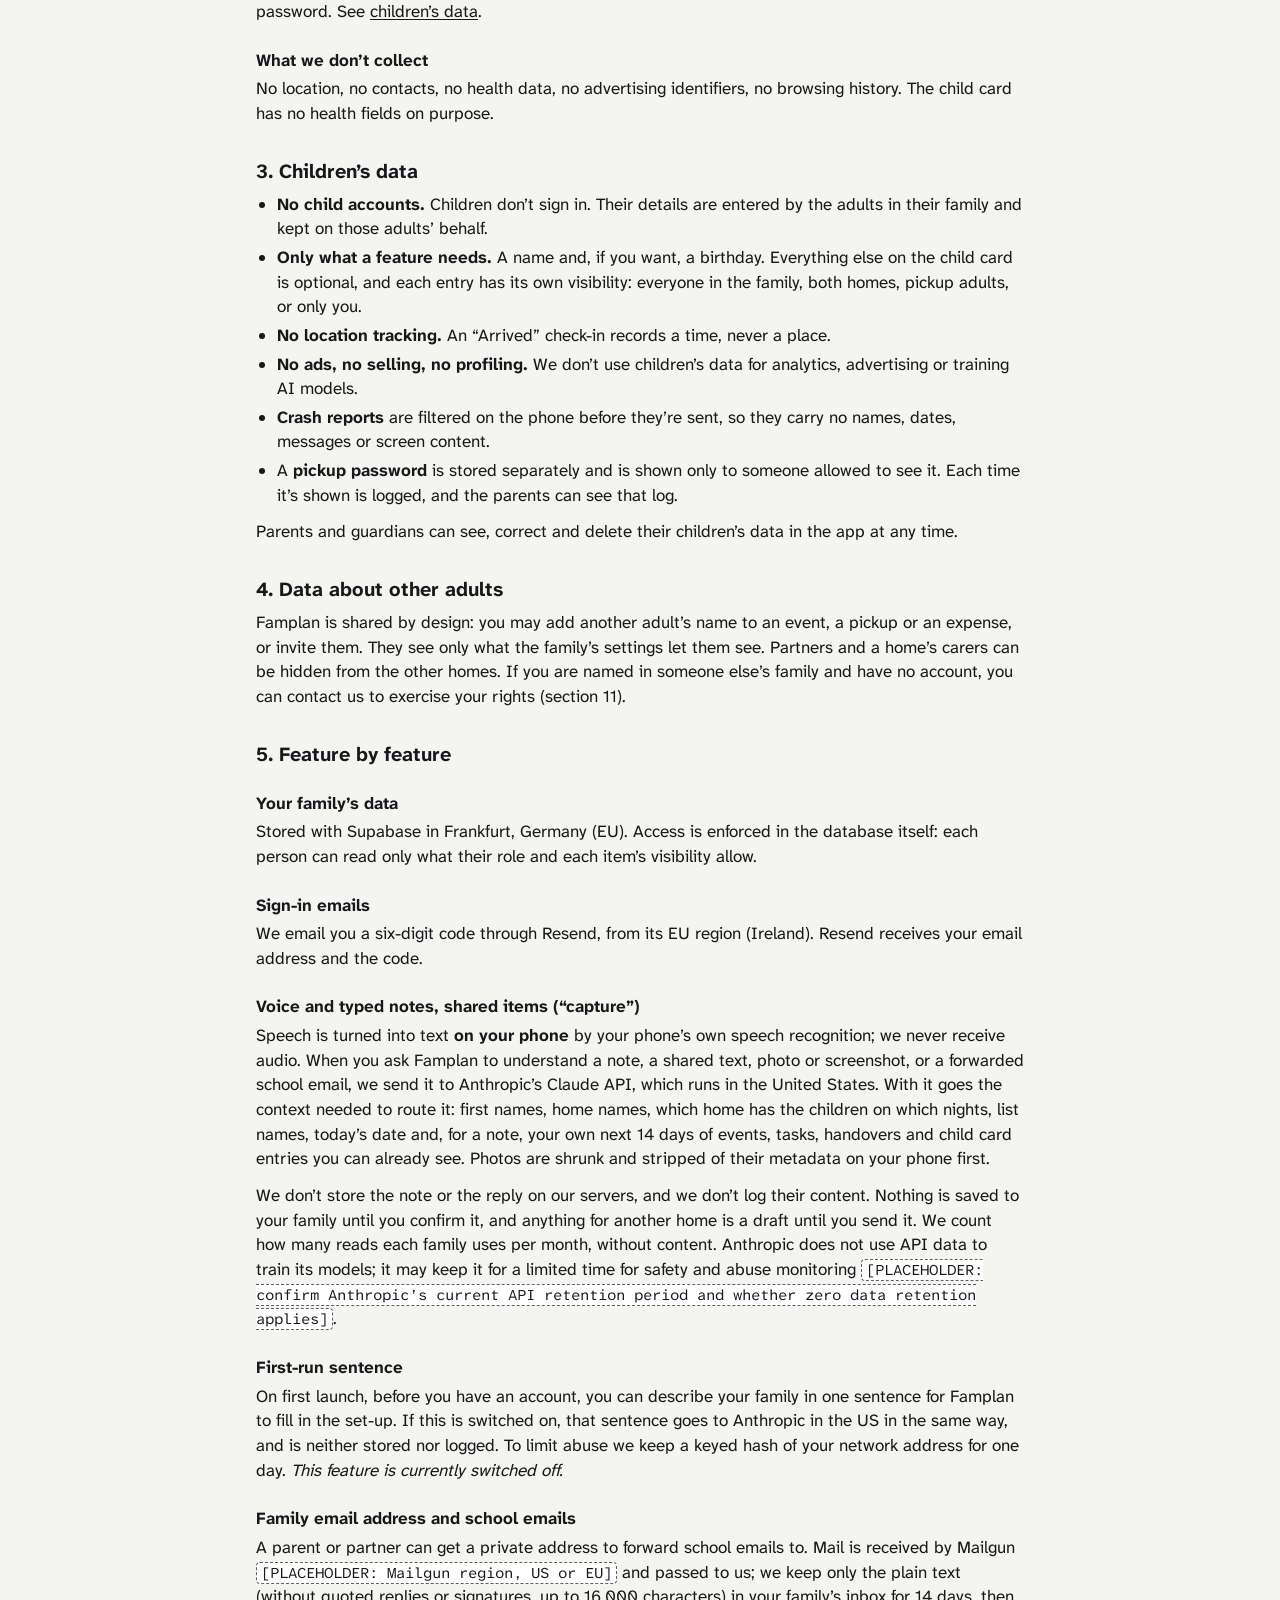
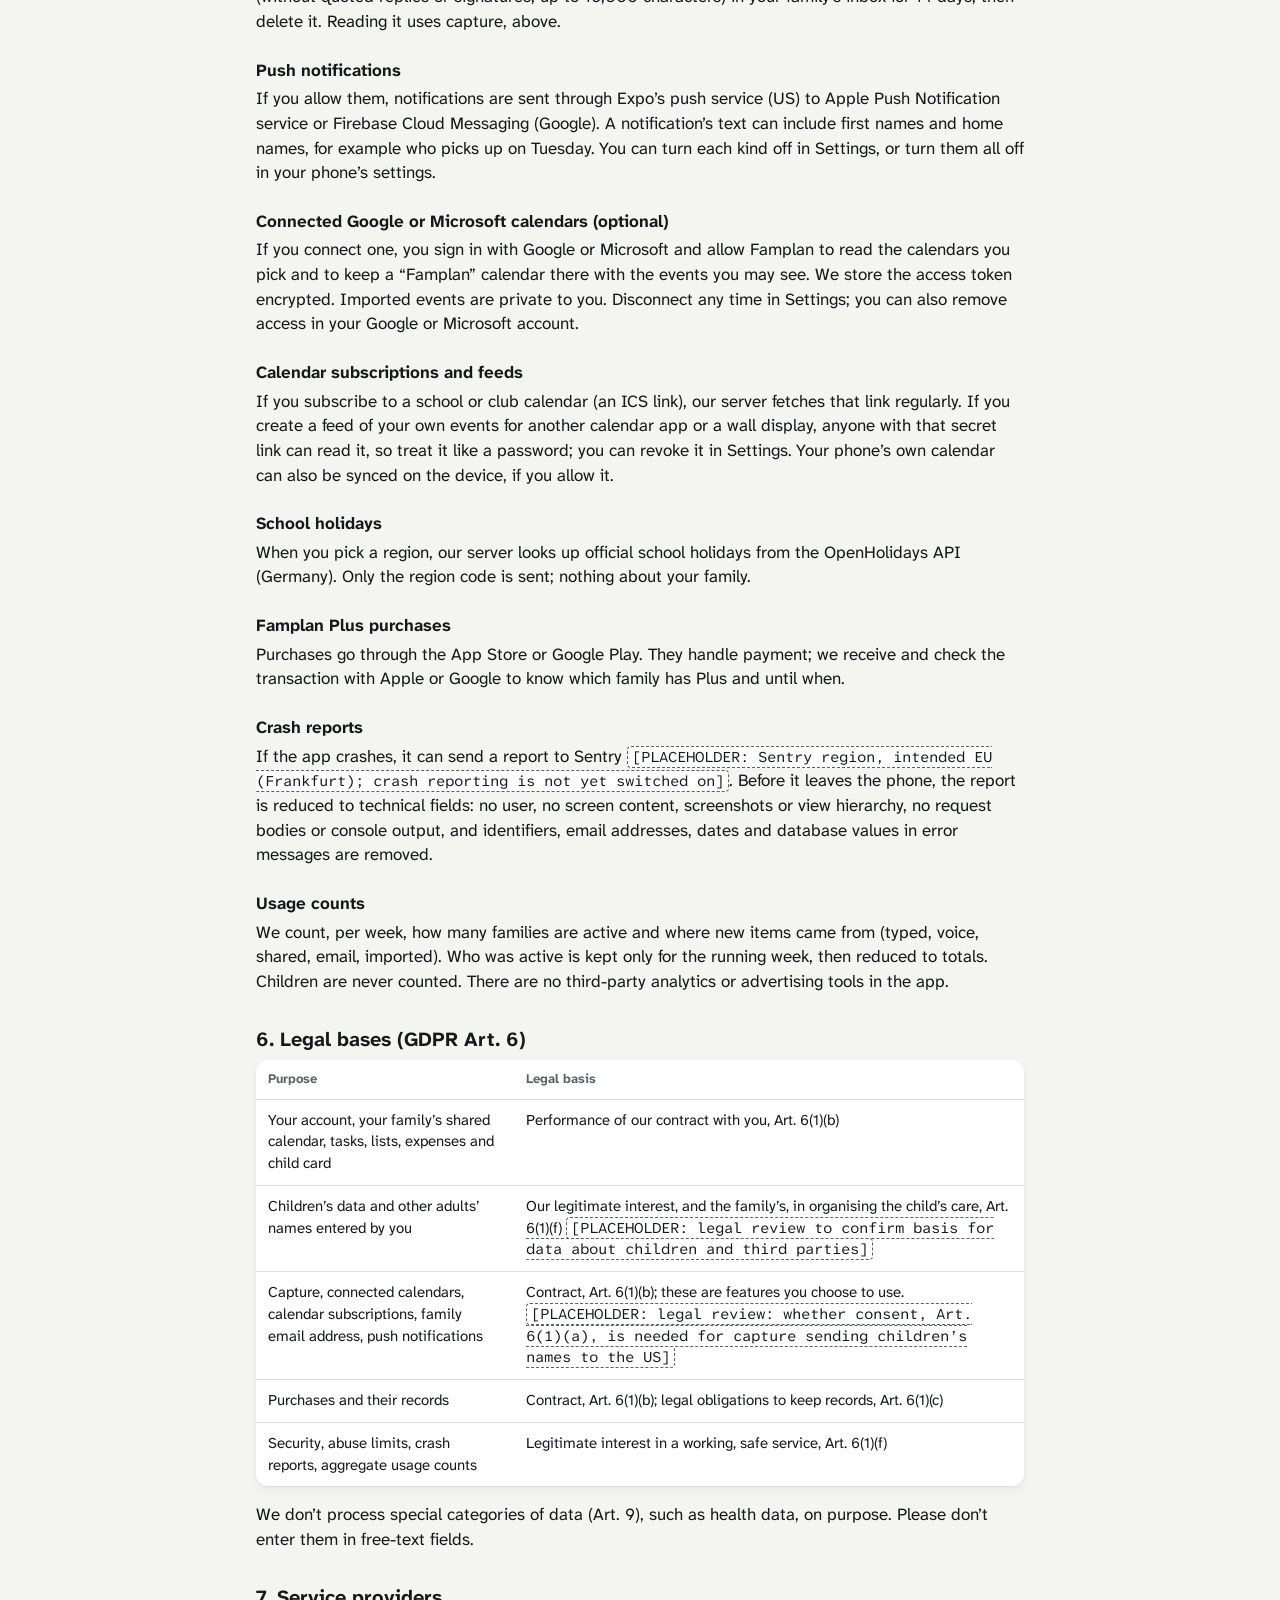
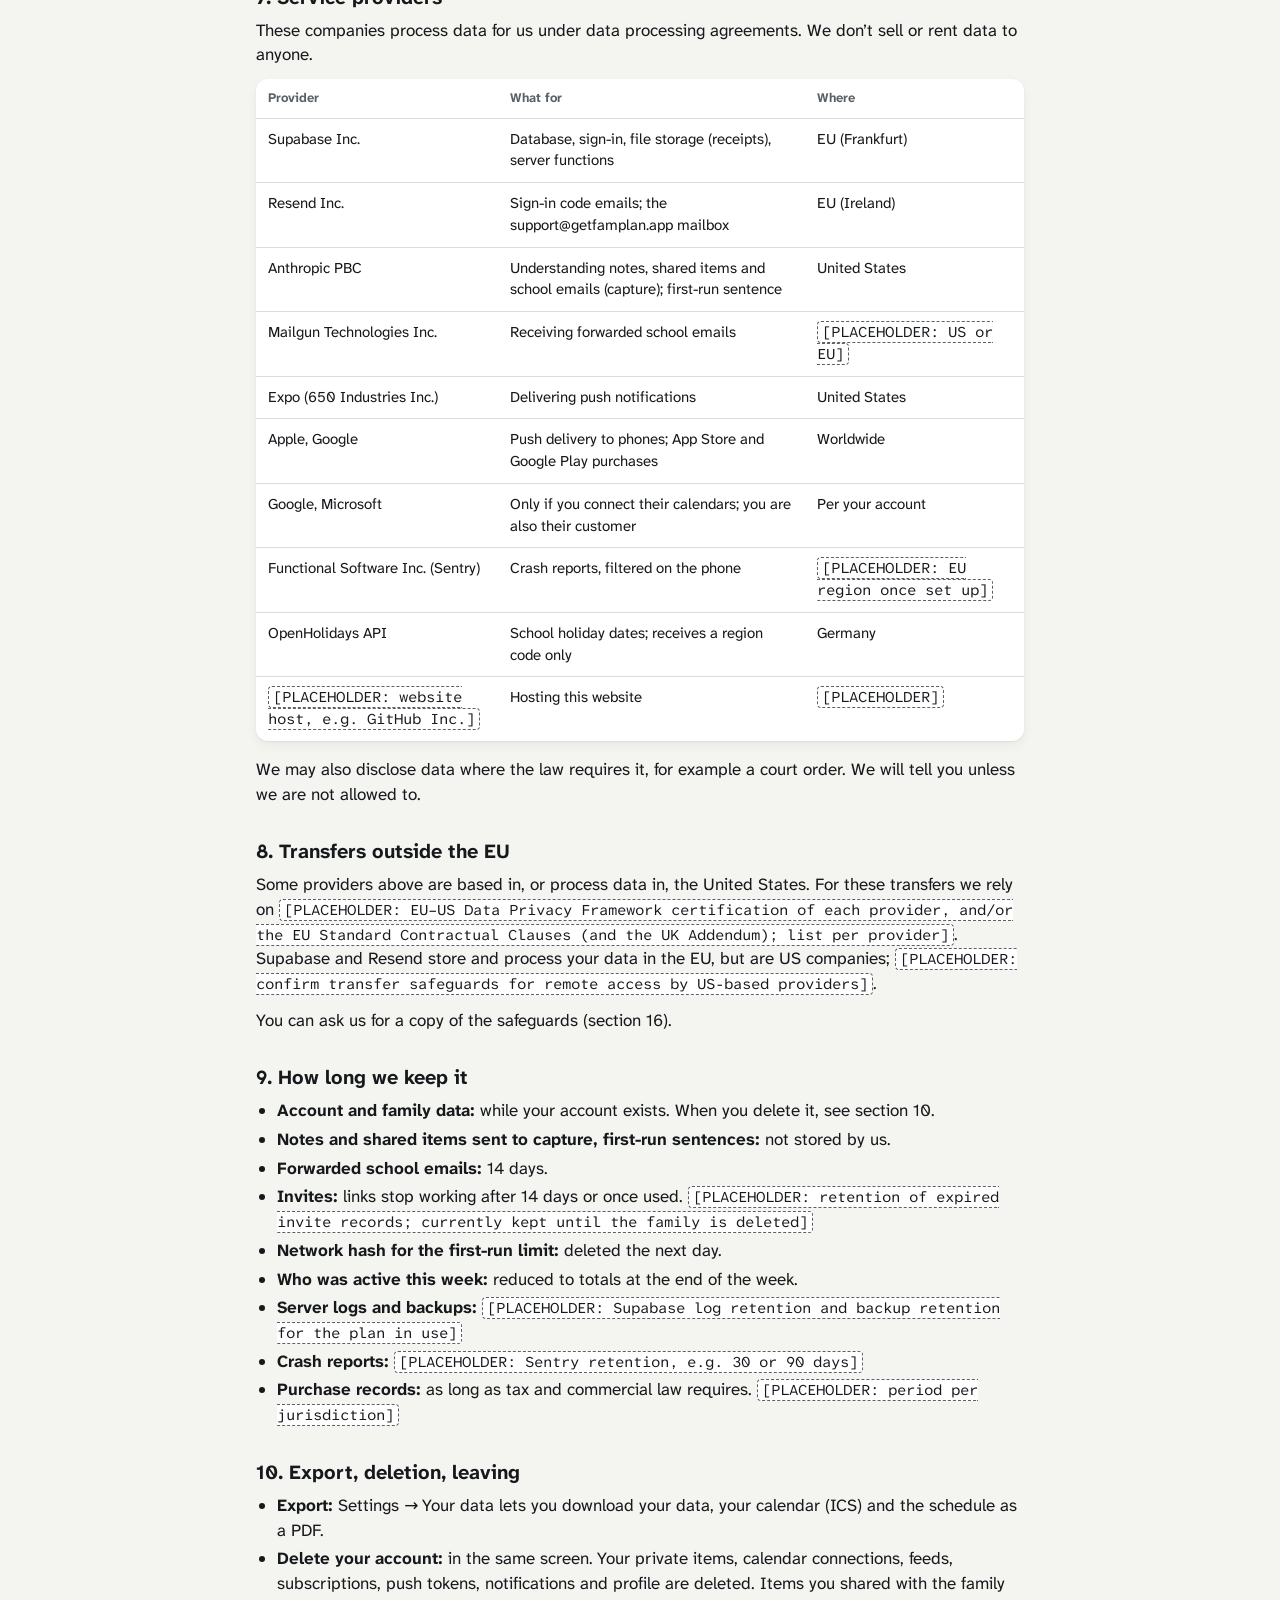
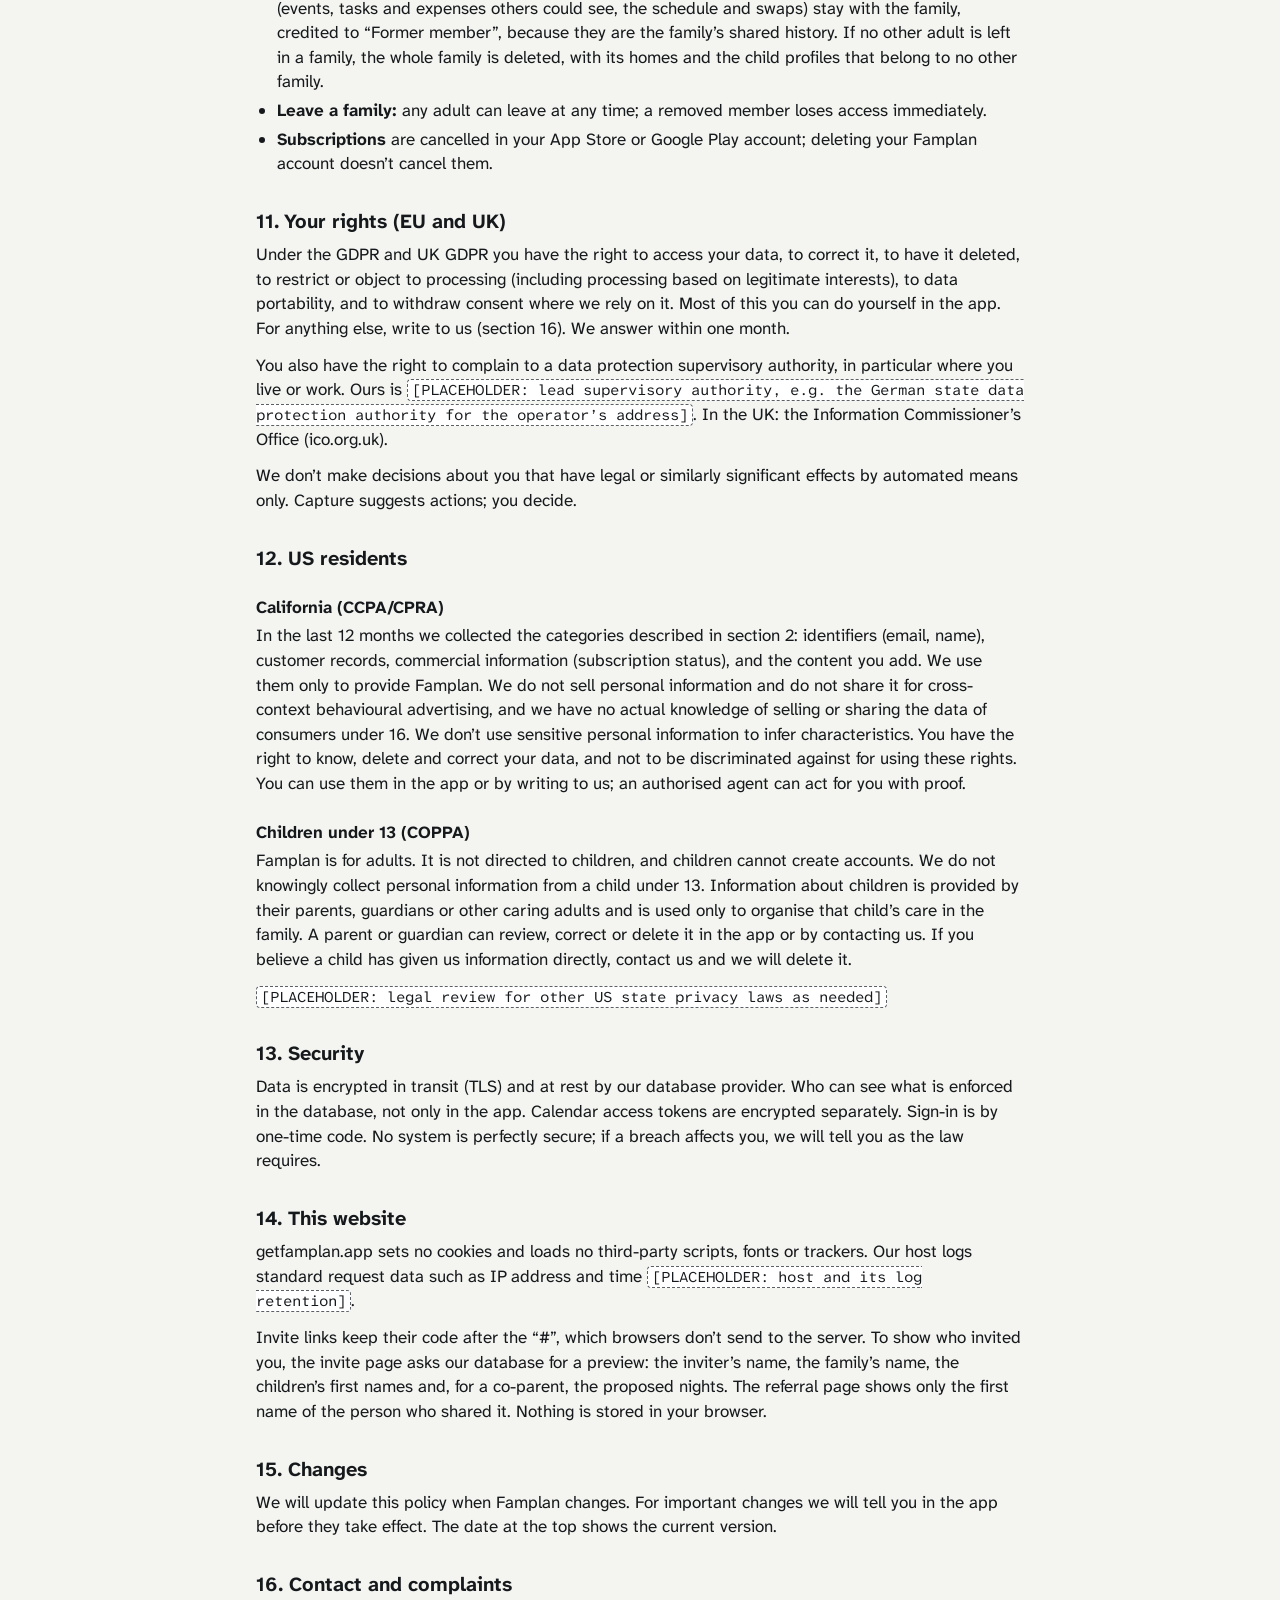
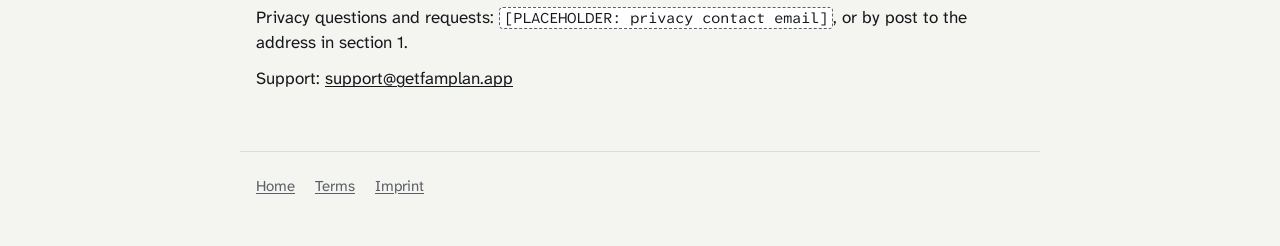
==== commit b82822ce: "Privacy draft: support@ receives mail through Resend Co-Authored-By: Claude Opus 5.5 <noreply@anthro" ====
--- a/privacy/index.html
+++ b/privacy/index.html
@@ -55,7 +55,7 @@
       <p><span class="placeholder">[PLACEHOLDER: Name of operator (person or company)]</span><br>
         <span class="placeholder">[PLACEHOLDER: Postal address]</span><br>
         <span class="placeholder">[PLACEHOLDER: Contact email for privacy requests]</span></p>
-      <p>General support: <a href="mailto:support@getfamplan.app">support@getfamplan.app</a> <span class="placeholder">[PLACEHOLDER: confirm this mailbox receives mail]</span></p>
+      <p>General support: <a href="mailto:support@getfamplan.app">support@getfamplan.app</a></p>
       <p><span class="placeholder">[PLACEHOLDER: Data protection officer, if one is required, or state that none is required]</span></p>
       <p><span class="placeholder">[PLACEHOLDER: EU/UK representative under Art. 27 GDPR / UK GDPR, if the operator is established outside the EU or UK]</span></p>
     </section>
@@ -162,7 +162,7 @@
           <thead><tr><th scope="col">Provider</th><th scope="col">What for</th><th scope="col">Where</th></tr></thead>
           <tbody>
             <tr><td>Supabase Inc.</td><td>Database, sign-in, file storage (receipts), server functions</td><td>EU (Frankfurt)</td></tr>
-            <tr><td>Resend Inc.</td><td>Sign-in code emails</td><td>EU (Ireland)</td></tr>
+            <tr><td>Resend Inc.</td><td>Sign-in code emails; the support@getfamplan.app mailbox</td><td>EU (Ireland)</td></tr>
             <tr><td>Anthropic PBC</td><td>Understanding notes, shared items and school emails (capture); first-run sentence</td><td>United States</td></tr>
             <tr><td>Mailgun Technologies Inc.</td><td>Receiving forwarded school emails</td><td><span class="placeholder">[PLACEHOLDER: US or EU]</span></td></tr>
             <tr><td>Expo (650 Industries Inc.)</td><td>Delivering push notifications</td><td>United States</td></tr>
